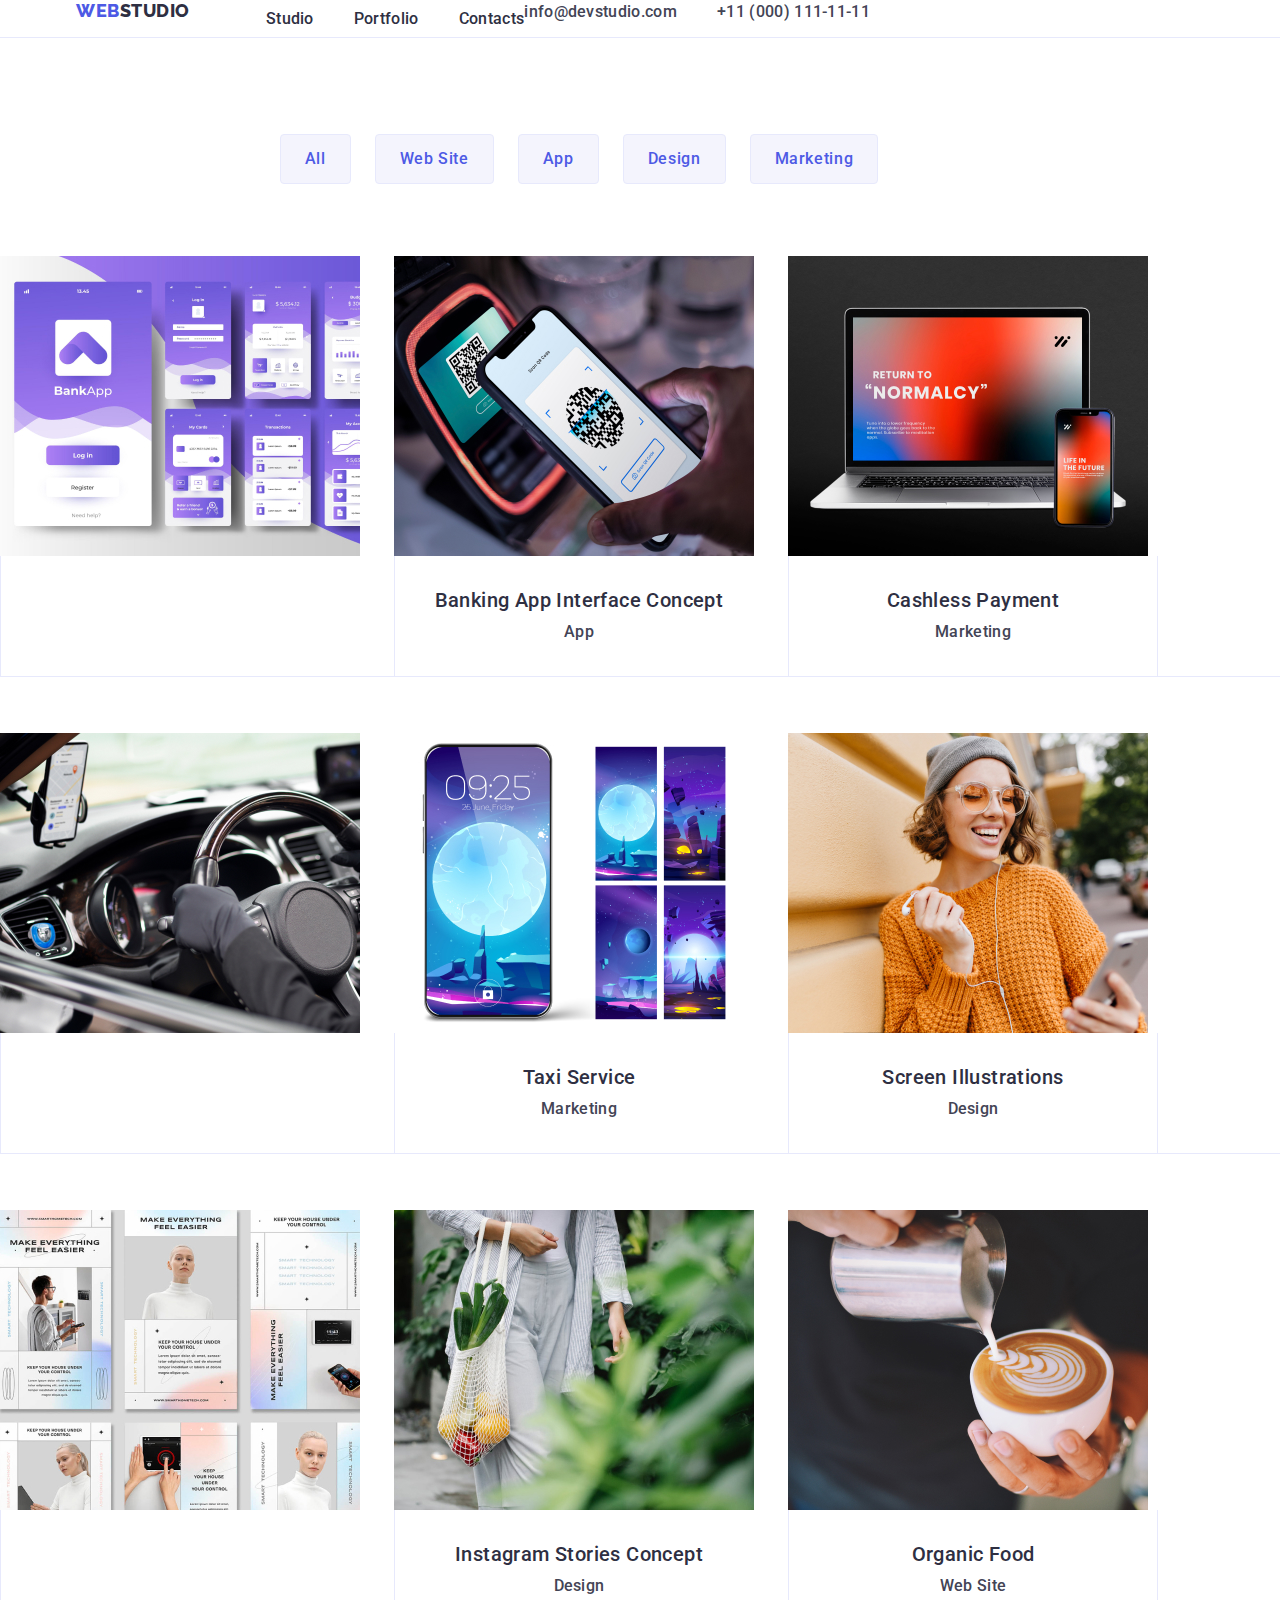
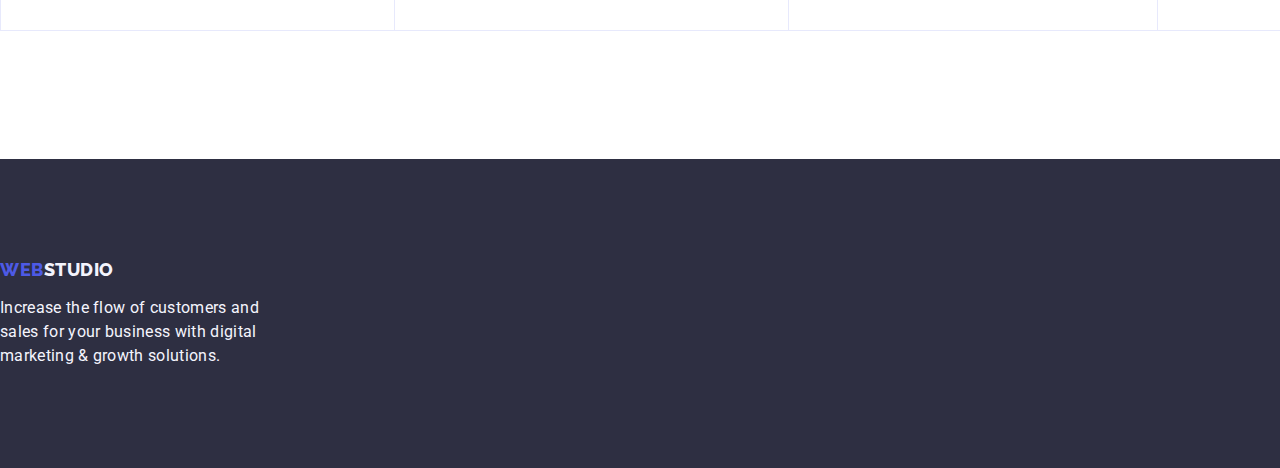
==== portfolio.html @ 145891a7 "files" ====
<!DOCTYPE html>
<html lang="en">
  <head>
    <meta charset="UTF-8">
    <meta name="viewport" content="width=device-width, initial-scale=1.0">

    <link rel="preconnect" href="https://fonts.googleapis.com">
    <link rel="preconnect" href="https://fonts.gstatic.com" crossorigin>
    <link href="https://fonts.googleapis.com/css2?family=Roboto&display=swap" rel="stylesheet">
    <link href="https://fonts.googleapis.com/css2?family=Raleway&display=swap" rel="stylesheet">
    <link rel="stylesheet" href="modern-normalize.min.css">
    <link rel="stylesheet" href="./css/styles.css">
    
    <title>Homework1</title>
  </head>
  <body>
    <header class="port-head">
      <div class="container div">
        <nav class="nav">
        <a href="./index.html" class="logo link">Web<span class="studio-port">Studio</span></a>

        <ul class="list port-menu">
          <li><a href="./index.html" class="first link">Studio</a></li>
          <li><a href="./portfolio.html" class="first link">Portfolio</a></li>
          <li><a href="" class="first link">Contacts</a></li>
        </ul>
      </nav>
      <address class="info">
        <ul class="list address">
          <li><a href="mailto:info@devstudio.com" class="email link">info@devstudio.com</a></li>
          <li><a href="tel:+110001111111" class="email link">+11 (000) 111-11-11</a></li>
        </ul>
      </address>
    </div>
      
    </header>

    <main>
      <section class="port-section">
        <div class="container">
          <h1 class="hidden">Main</h1>
          <ul class="list port-list">
            <li>
              <button type="button" class="btn">All</button>
            </li>
            <li>
              <button type="button" class="btn">Web Site</button>
            </li>
            <li>
              <button type="button" class="btn">App</button>
            </li>
            <li>
              <button type="button" class="btn">Design</button>
            </li>
            <li>
              <button type="button" class="btn">Marketing</button>
            </li>
          </ul>
          <ul class="list port-second-list">
            <li class="port-a">
              <a href="" class="default link">
                <img src="./images/purp-tile.jpg" alt="App Interface" width="360">
                <div class="container port-div">
                  <h2 class="second-section-head">Banking App Interface Concept</h2>
                  <p class="second-section-paragraph">App</p>
                </div>
              </a>
            </li>
            <li class="port-a">
              <a href="" class="default link">
                <img src="./images/qr.jpg" alt="Cashless Payment" width="360">
                <div class="container port-div">
                  <h2 class="second-section-head">Cashless Payment</h2>
                  <p class="second-section-paragraph">Marketing</p>
                </div>
              </a>
            </li>
            <li class="port-a">
              <a href="" class="default link">
                <img src="./images/lt.jpg" alt="Meditation App" width="360">
                <div class="container port-div">
                  <h2 class="second-section-head">Meditation App</h2>
                  <p class="second-section-paragraph">App</p>
                </div>
              </a>
            </li>
            <li class="port-a">
              <a href="" class="default link">
                <img src="./images/drive.jpg" alt="Taxi Service" width="360">
                <div class="container port-div">
                  <h2 class="second-section-head">Taxi Service</h2>
                  <p class="second-section-paragraph">Marketing</p>
                </div>
              </a>
            </li>
            <li class="port-a">
              <a href="" class="default link">
                <img src="./images/pc.jpg" alt="Screen Illustrations" width="360">
                <div class="container port-div">
                  <h2 class="second-section-head">Screen Illustrations</h2>
                  <p class="second-section-paragraph">Design</p>
                </div>
              </a>
            </li>
            <li class="port-a">
              <a href="" class="default link">
                <img src="./images/girl.jpg" alt="Online Courses" width="360">
                <div class="container port-div">
                  <h2 class="second-section-head">Online Courses</h2>
                  <p class="second-section-paragraph">Marketing</p>
                </div>
              </a>
            </li>
            <li class="port-a">
              <a href="" class="default link">
                <img src="./images/tile.jpg" alt="Instagram Stories Concept" width="360">
                <div class="container port-div">
                  <h2 class="second-section-head">Instagram Stories Concept</h2>
                  <p class="second-section-paragraph">Design</p>
                </div>
              </a>
            </li>
            <li class="port-a">
              <a href="" class="default link">
                <img src="./images/gulay.jpg" alt="Organic Food" width="360">
                <div class="container port-div">
                  <h2 class="second-section-head">Organic Food</h2>
                  <p class="second-section-paragraph">Web Site</p>
                </div>
              </a>
            </li>
            <li class="port-a">
              <a href="" class="default link">
                <img src="./images/kape.jpg" alt="Fresh Coffee" width="360">
                <div class="container port-div">
                  <h2 class="second-section-head">Fresh Coffee</h2>
                  <p class="second-section-paragraph">Web Site</p>
                </div>
              </a>
            </li>
          </ul>
        </div>
        
      </section>
    </main>

    <footer class="footer">
      <a href="./index.html" class="logo link">Web<span class="studio">Studio</span></a>
      <p class="footer-paragraph">
        Increase the flow of customers and sales for your business with digital
        marketing & growth solutions.
      </p>
    </footer>
  </body>
</html>
---- css/styles.css ----
* {
    box-sizing: border-box;
    margin: 0;
    padding: 0;
  }

.container{
    width: 1158px;
}

.hidden{
    position: absolute;
    width: 1px;
    height: 1px;
    margin: -1px;
    border: 0;
    padding: 0;
    
    white-space: nowrap;
    clip-path: inset(100%);
    clip: rect(0 0 0 0);
    overflow: hidden;
  }

:root{
    --background: #FFFFFF;
}

body{
    font-family: 'Roboto', sans-serif;
    color: #434455;
    background: #FFFFFF;
}

img{
    display: block;
}

.logo{
    font-family: 'Raleway' , sans-serif;
    font-weight: 800;
    font-size: 18px;
    line-height: 1.17;
    letter-spacing: 0.03em;
    text-transform: uppercase;
    color: #4d5ae5;
    text-decoration: none;
    margin-right: 76px;
    display: inline-block;
    margin-bottom: 16px;
}

span{
    color: #2e2f42;
}

.list{
    list-style: none;
    font-weight: 500;
}

.first{
    font-weight: 500;
    font-size: 16px;
    line-height: 1.5;
    letter-spacing: 0.02em;
    color: #2e2f42;
    text-decoration: none;
    padding: 24px 0;
}

.list .first:focus , .list .first:hover{
    color: #404bbf;
}

.info{
    font-style: normal;
}

.info .email{
    font-size: 16px;
    line-height: 1.5;
    letter-spacing: 0.02em;
    color: #434455;
    text-decoration: none;
}

.info .email:focus , .info .email:hover{
    color: #404bbf;
}

.first-section{
    background-color: #2e2f42;
    padding: 188px 0;
}

.business-title{
    font-size: 56px;
    line-height: 1.07;
    text-align: center;
    letter-spacing: 0.02em;
    color: #ffffff;
    max-width: 496px;
}

.order-button{
    background-color: #4d5ae5;
    font-family: 'Roboto', sans-serif;
    font-weight: 500;
    font-size: 16px;
    line-height: 1.5;
    letter-spacing: 0.04em;
    color: #ffffff;
    cursor: pointer;
    display: block;
    min-width: 169px;
    height: 56px;
    border: none;
    border-radius: 4px;
    cursor: pointer;

}

.order-button:focus , .order-button:hover{
    background-color: #404BBF;
}

.second-section-head{
    font-weight: 500;
    font-size: 20px;
    line-height: 1.2;
    letter-spacing: 0.02em;
    color: #2e2f42;
    margin-bottom: 8px;
    text-align: center;
    margin-bottom: 8px;
}

.second-section-paragraph{
    font-size: 16px;
    line-height: 1.5;
    letter-spacing: 0.02em;
    color: #434455;
    text-align: center;

}

.third-section-head{
    font-size: 36px;
    line-height: 1.11;
    text-align: center;
    letter-spacing: 0.02em;
    text-transform: capitalize;
    color: #2e2f42;
    margin-bottom: 72px;
}

.fourth-section{
    background-color: #F4F4FD;
}

.fourth-section-head{
    font-size: 36px;
    line-height: 1.11;
    text-align: center;
    letter-spacing: 0.02em;
    text-transform: capitalize;
    color: #2e2f42;
    margin-bottom: 72px;
}

.team-bg{
    background-color: #FFFFFF;
    width: calc((100% - 72px) / 4);
    border-radius: 0px 0px 4px 4px;
}

.team{
    display: flex;
    gap: 24px;
}

.footer{
    background-color: #2e2f42;
    padding: 100px 0;
}

.studio{
    color: #f4f4fd;
}

.footer-paragraph{
    line-height: 1.5;
    color: #F4F4FD;
    letter-spacing: 0.02em;
    max-width: 264px;
}

.studio-port{
    color: #2e2f42;
}

.btn{
    font-family: 'Roboto', sans-serif;
    font-weight: 500;
    font-size: 16px;
    line-height: 1.5;
    letter-spacing: 0.04em;
    color: #4d5ae5;
    background-color: #F4F4FD;
    padding: 12px 24px;
    border: 1px solid #e7e9fc;
    border-radius: 4px;

}

.btn:focus , .btn:hover{
    color: #FFFFFF;
    background-color: #404BBF;
    cursor: pointer;
    border: 1px solid transparent;
}

.default{
    text-decoration: none;
}

.head{
    border-bottom: 1px solid #e7e9fc;
}

.nav-bar{
    display: flex;
    margin: 0 auto;
    padding: 0 15px;
}

.logo-menu{
    display: flex;
    align-items: center;
}

.menu{
    display: flex;
    gap: 40px;
}

.address{
    display: flex;
    gap: 40px;
}

.offers{
    gap: 24px;
    display: flex;
}

.bullets{
    width: calc((100% - 72px) / 4);
}

.first-section{
    padding: 188px 0;
}

.second-section{
    padding: 120px 0;
}

.third-section{
    padding-bottom: 120px;
}

.images{
    display: flex;
    gap: 24px;
}

.image-bullets{
    width: calc((100% - 48px) / 3);
}

.img-radius{
    border-radius: (0px 0px 4px 4px);
}

.fourth-section{
    padding: 120px 0;
}

.name-title{
    padding: 32px 0;
}

/* portfolio css hw-3 */

.port-head{
    border-bottom: 1px solid #e7e9fc;
}

.div{
    display: flex;
    width: 1158px;
    margin: 0 auto;
    padding: 0 15px;
}

.nav{
    display: flex;
    align-items: center;
}

.port-menu{
    display: flex;
    gap: 40px;
}

.port-section{
    padding-top: 96px;
    padding-bottom: 120px;
}

.port-list{
    display: flex;
    justify-content: center;
    gap: 24px;
    margin-bottom: 72px;
}

.port-second-list{
    display: flex;
    flex-wrap: wrap;
    column-gap: 24px;
    row-gap: 48px;
}

.port-a{
    width: calc((100% - 48px) / 3);
}

.port-div{
    padding: 32px 16px;
    border: 1px solid #e7e9fc;
    border-top: none;
    margin-bottom: 8px;
}
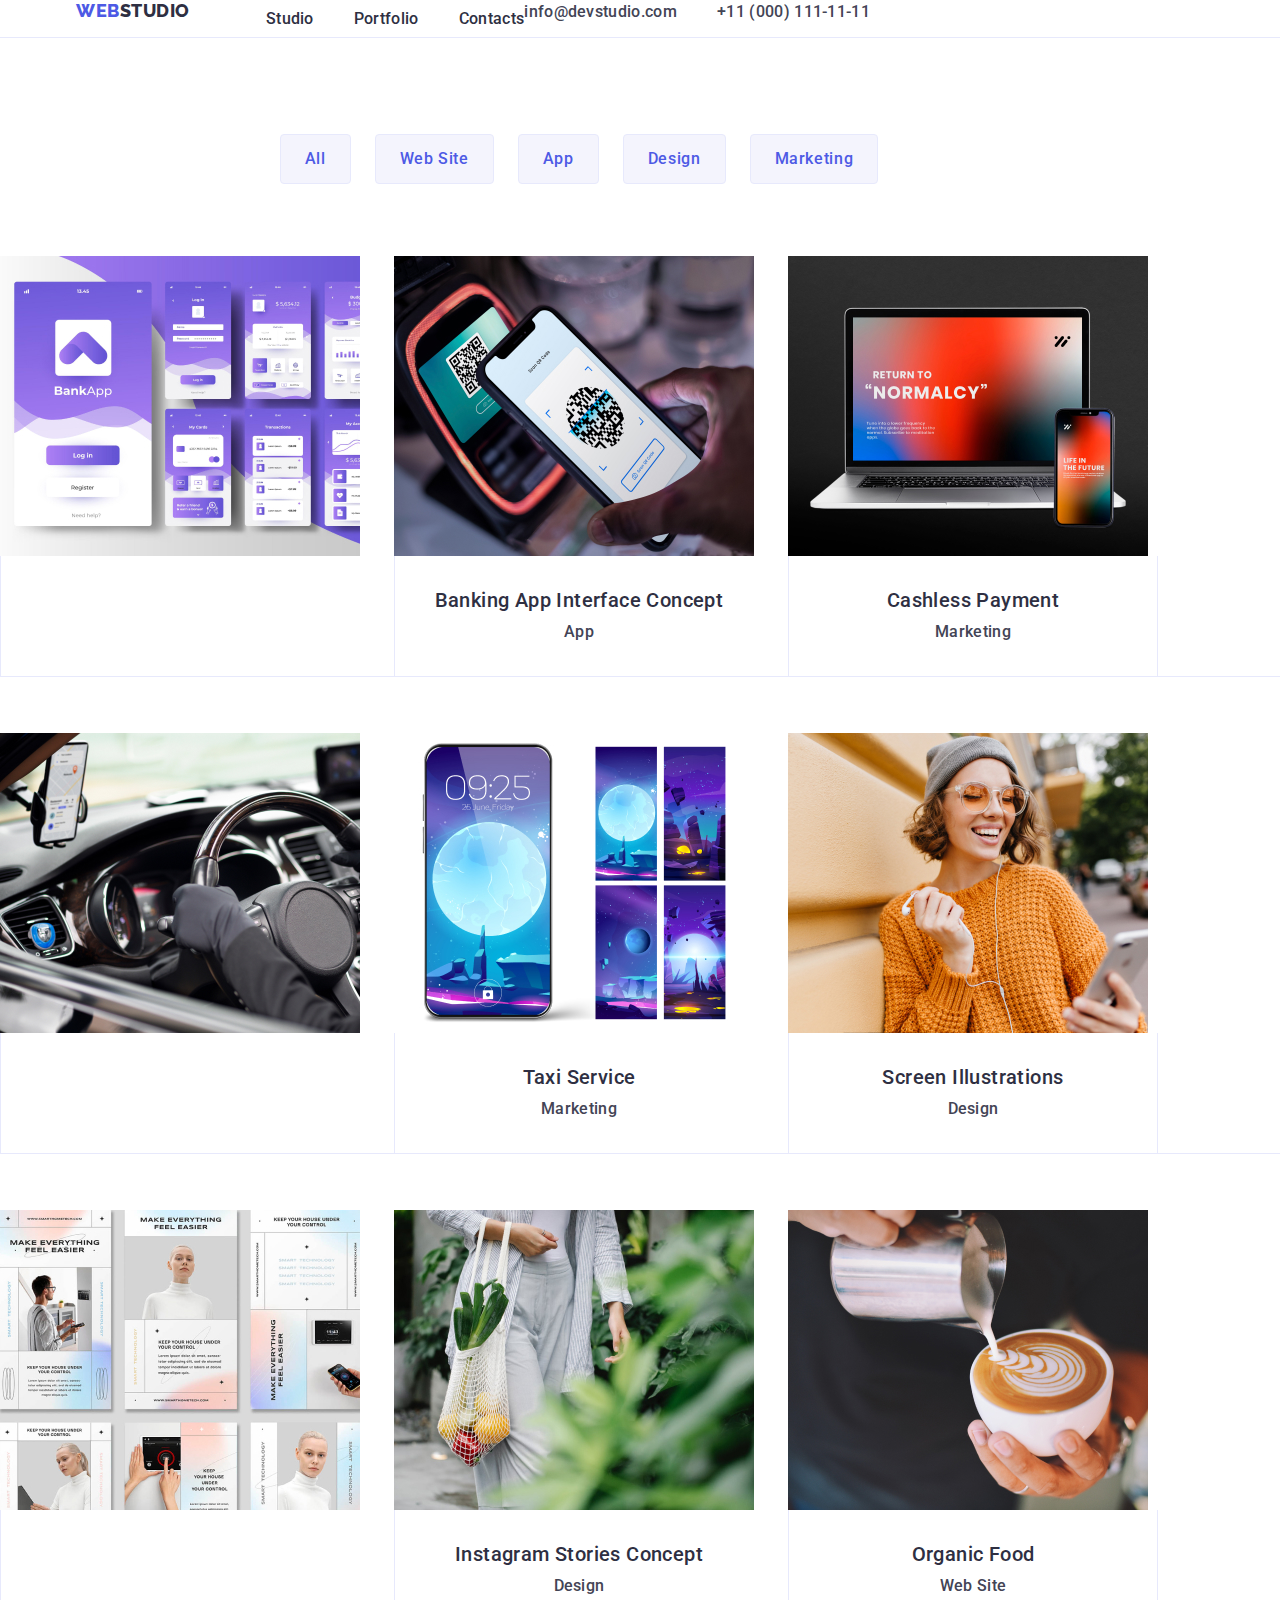
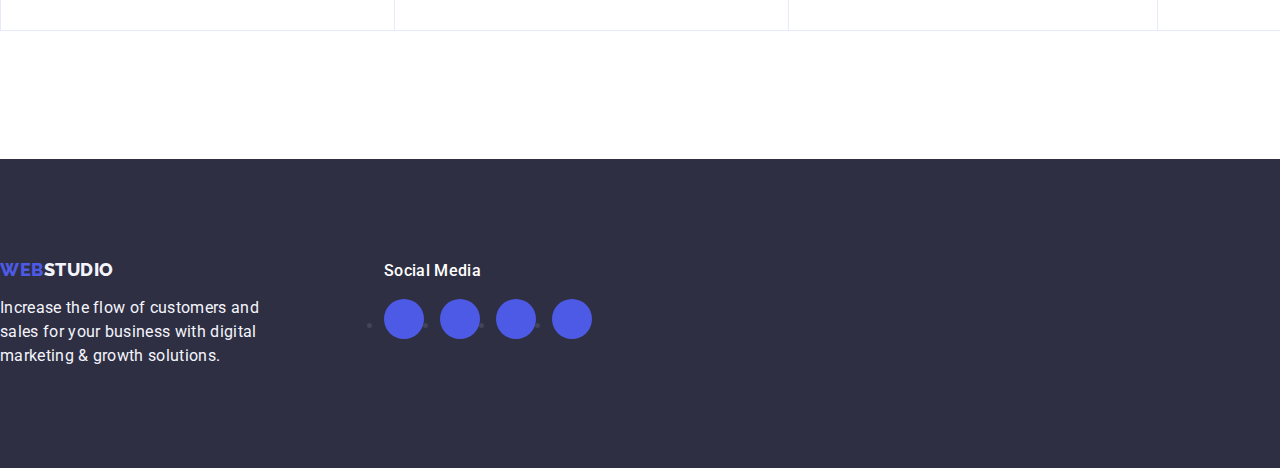
==== commit 363fa0c7: "test" ====
--- a/portfolio.html
+++ b/portfolio.html
@@ -145,11 +145,25 @@
     </main>
 
     <footer class="footer">
-      <a href="./index.html" class="logo link">Web<span class="studio">Studio</span></a>
-      <p class="footer-paragraph">
-        Increase the flow of customers and sales for your business with digital
-        marketing & growth solutions.
-      </p>
+      <div class="container footer-content">
+        <div class="foot-logo-par">
+          <a href="./index.html" class="logo link">Web<span class="studio">Studio</span></a>
+          <p class="footer-paragraph">
+            Increase the flow of customers and sales for your business with digital
+            marketing & growth solutions.
+          </p>
+        </div>
+        <div>
+          <p class="footer-par-sm">Social Media</p>
+          <ul class="footer-icon-sm">
+            <li class="footer-item-sm"><a href="" class="footer-link-sm"><svg width="24" height="24" class="footer-svg-sm"><use href="./images/icons.svg#footericons"></svg></a></li>
+            <li class="footer-item-sm"><a href="" class="footer-link-sm"><svg width="24" height="24" class="footer-svg-sm"><use href="./images/icons.svg#footericons"></svg></a></li>
+            <li class="footer-item-sm"><a href="" class="footer-link-sm"><svg width="24" height="24" class="footer-svg-sm"><use href="./images/icons.svg#footericons"></svg></a></li>
+            <li class="footer-item-sm"><a href="" class="footer-link-sm"><svg width="24" height="24" class="footer-svg-sm"><use href="./images/icons.svg#footericons"></svg></a></li>
+          </ul>
+        </div>
+      </div>
+      
     </footer>
   </body>
 </html>
--- a/css/styles.css
+++ b/css/styles.css
@@ -24,6 +24,9 @@
 
 :root{
     --background: #FFFFFF;
+    --fillers: #f4f4fd;
+    --color: #8e8f99;
+    --footer-bg: #4d5ae5;
 }
 
 body{
@@ -92,6 +95,11 @@
 .first-section{
     background-color: #2e2f42;
     padding: 188px 0;
+    background-image:  linear-gradient(rgba(46, 47, 66, 0.7), rgba(46, 47, 66, 0.7)), url(../images/people-office1.jpg);
+    max-width: 1440px;
+    background-repeat: no-repeat;
+    background-position: center;
+    background-size: cover;
 }
 
 .business-title{
@@ -173,6 +181,7 @@
     background-color: #FFFFFF;
     width: calc((100% - 72px) / 4);
     border-radius: 0px 0px 4px 4px;
+    box-shadow: 0px 1px 6px rgba(46, 47, 66, 0.08), 0px 1px 1px rgba(46, 47, 66, 0.16), 0px 2px 1px rgba(46, 47, 66, 0.08);
 }
 
 .team{
@@ -194,6 +203,52 @@
     color: #F4F4FD;
     letter-spacing: 0.02em;
     max-width: 264px;
+}
+
+.footer-content{
+    display: flex;
+    align-items: baseline;
+}
+
+.foot-logo-par{
+    margin-right: 120px;
+}
+
+.footer-par-sm{
+    font-weight: 500;
+    font-size: 16px;
+    line-height: 1.5;
+    letter-spacing: 0.02em;
+    color: var(--background);
+    margin-bottom: 16px;
+}
+
+.footer-icon-sm{
+    display: flex;
+    gap: 16px;
+}
+
+.footer-item-sm{
+    width: 40px;
+    height: 40px;
+}
+
+.footer-link-sm{
+    width: 100%;
+    height: 100%;
+    background-color: var(--footer-bg);
+    border-radius: 50%;
+    display: flex;
+    align-items: center;
+    justify-content: center;
+}
+
+.footer-link-sm:hover , .footer-link-sm:focus{
+    background-color: #31d0aa;
+}
+
+.footer-svg-sm{
+    fill: var(--fillers);
 }
 
 .studio-port{
@@ -227,6 +282,7 @@
 
 .head{
     border-bottom: 1px solid #e7e9fc;
+    box-shadow: 0px 2px 1px rgba(46, 47, 66, 0.08), 0px 1px 1px 0px rgba(46, 47, 66, 0.16), 0px 1px 6px rgba(46, 47, 66, 0.08);
 }
 
 .nav-bar{
@@ -286,6 +342,43 @@
 
 .fourth-section{
     padding: 120px 0;
+}
+
+.fifth-section{
+    padding: 120px 0 120px;
+}
+
+.cus-head{
+    font-size: 36px;
+    line-height: 1.11;
+    color: #2e2f42;
+    margin-bottom: 72px;
+}
+
+.cus-list{
+    display: flex;
+    gap: 24px;
+}
+
+.cus-item{
+    width: calc((100% - 120px) / 6);
+    height: 88px;
+}
+
+.cus-link{
+    width: 100%;
+    height: 100%;
+    border: 1px solid #8e8f99;
+    border-radius: 4px;
+    display: flex;
+    align-items: center;
+    justify-content: center;
+    color: var(--color);
+}
+
+.cus-link:hover , .cus-link:focus{
+    border-color: #404bbf;
+    color: #404bbf;
 }
 
 .name-title{
@@ -343,4 +436,52 @@
     border: 1px solid #e7e9fc;
     border-top: none;
     margin-bottom: 8px;
-}+}
+
+/* icon css */
+
+.icon-container{
+    display: flex;
+    align-items: center;
+    justify-content: center;
+    height: 112px;
+    background-color: #f4f4fd;
+    border-radius: 4px;
+    margin-bottom: 8px;
+}
+
+.cus-icon{
+    fill: currentColor;
+}
+
+/* social media css */
+
+.soc-med{
+    display: flex;
+    justify-content: center;
+    gap: 24px;
+}
+
+.soc-med-css{
+    width: 40px;
+    height: 40px;
+}
+
+.soc-med-links{
+    width: 100%;
+    height: 100%;
+    background-color: #4d5ae5;
+    border-radius: 50%;
+    display: flex;
+    align-items: center;
+    justify-content: center;
+}
+
+.soc-med-links:hover , .soc-med-links:focus{
+    background-color: #404bbf ;
+}
+
+.icon-soc-med{
+    fill: var(--fillers);
+}
+
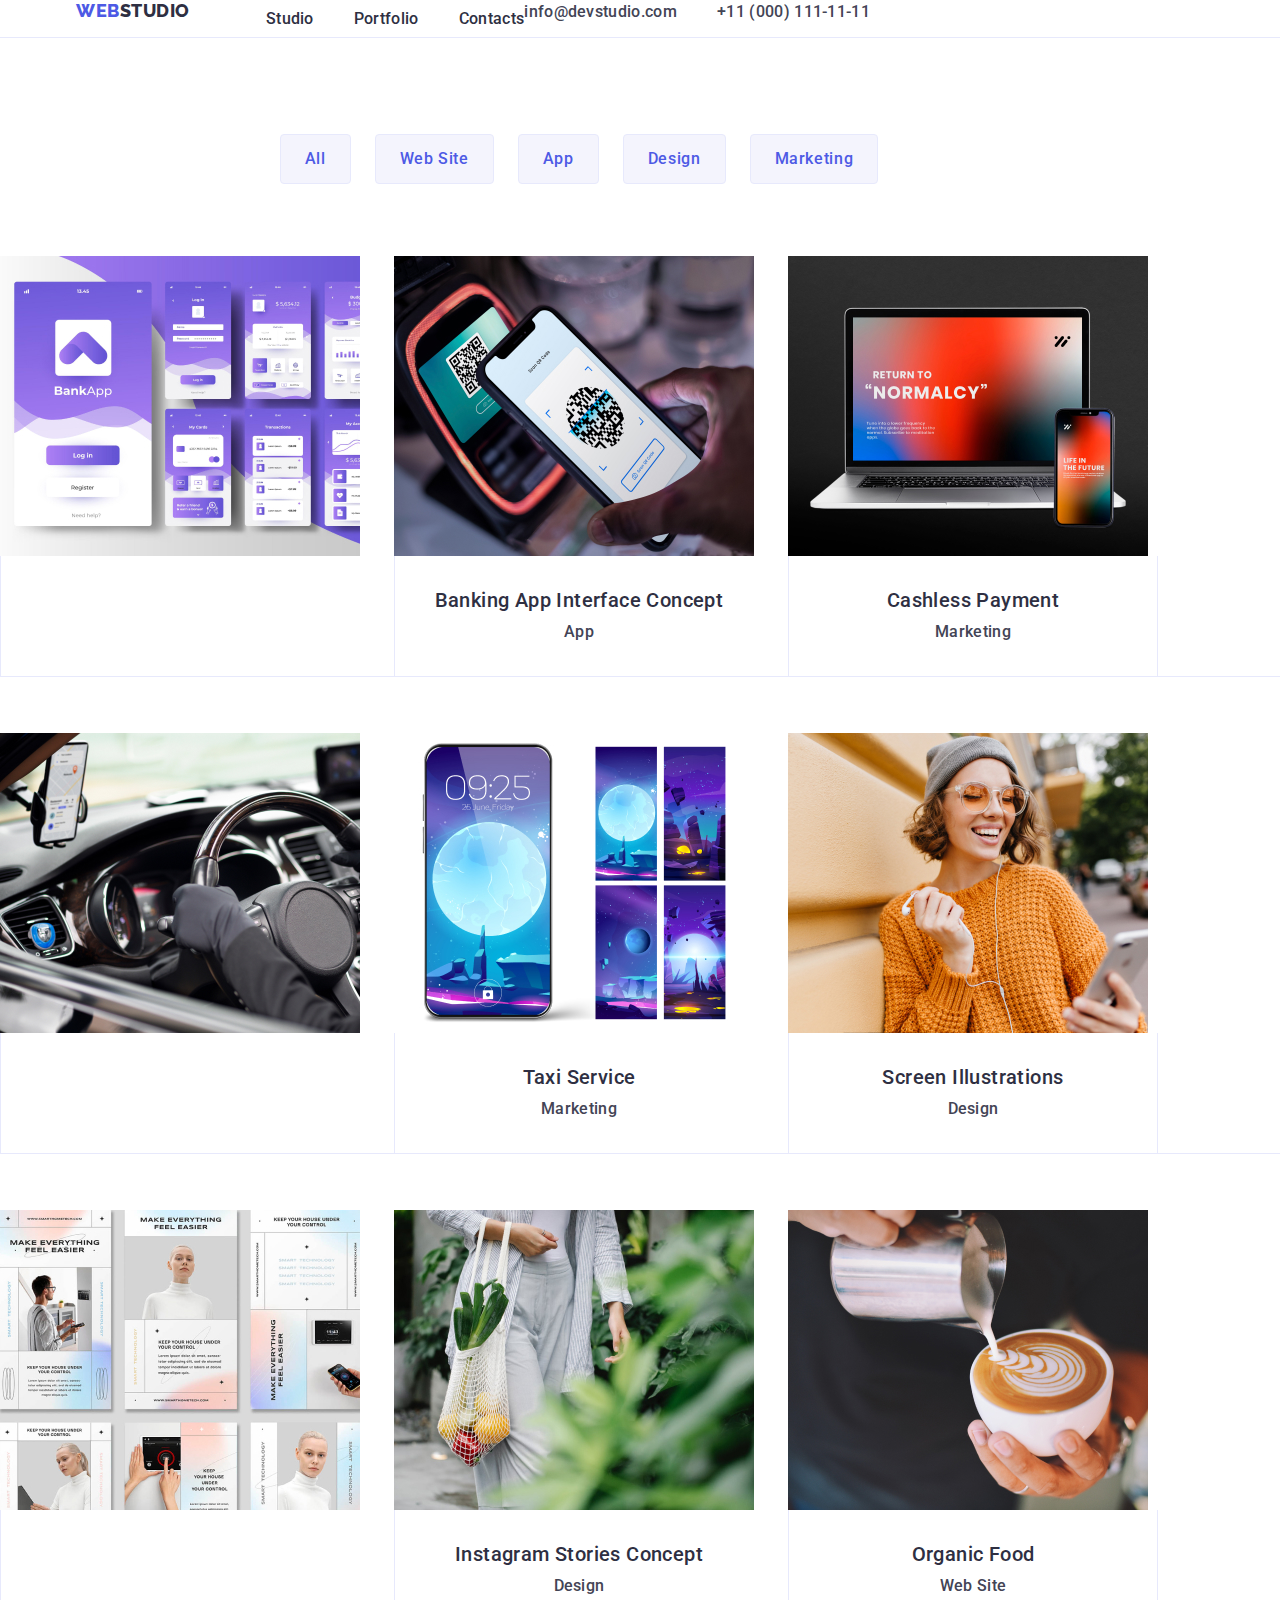
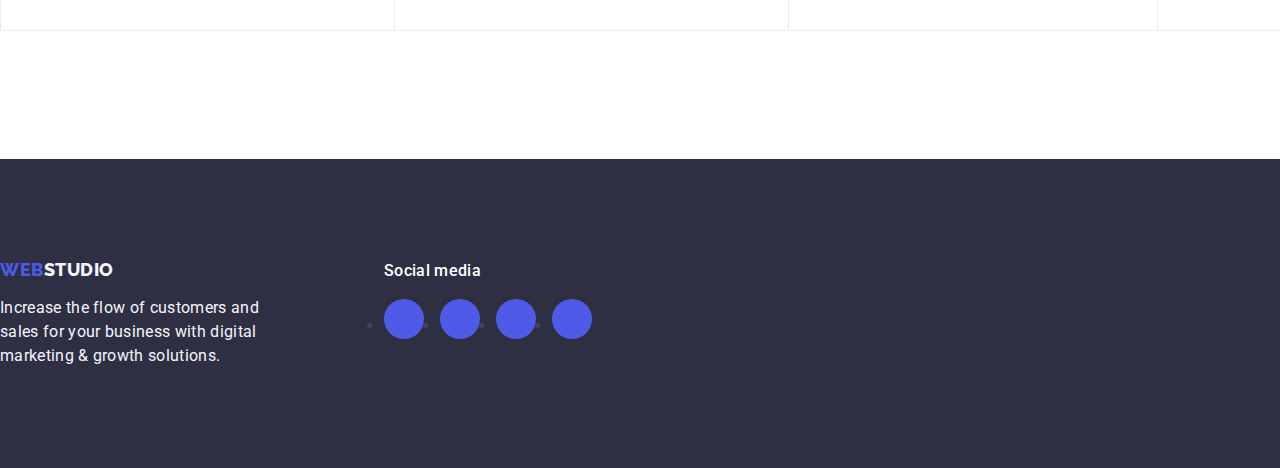
==== commit 4659ab72: "final boy ukinam" ====
--- a/portfolio.html
+++ b/portfolio.html
@@ -154,12 +154,12 @@
           </p>
         </div>
         <div>
-          <p class="footer-par-sm">Social Media</p>
+          <p class="footer-par-sm">Social media</p>
           <ul class="footer-icon-sm">
-            <li class="footer-item-sm"><a href="" class="footer-link-sm"><svg width="24" height="24" class="footer-svg-sm"><use href="./images/icons.svg#footericons"></svg></a></li>
-            <li class="footer-item-sm"><a href="" class="footer-link-sm"><svg width="24" height="24" class="footer-svg-sm"><use href="./images/icons.svg#footericons"></svg></a></li>
-            <li class="footer-item-sm"><a href="" class="footer-link-sm"><svg width="24" height="24" class="footer-svg-sm"><use href="./images/icons.svg#footericons"></svg></a></li>
-            <li class="footer-item-sm"><a href="" class="footer-link-sm"><svg width="24" height="24" class="footer-svg-sm"><use href="./images/icons.svg#footericons"></svg></a></li>
+            <li class="footer-item-sm"><a href="" class="footer-link-sm"><svg width="24" height="24" class="footer-svg-sm"><use href="./images/icons.svg#footericons"/></svg></a></li>
+            <li class="footer-item-sm"><a href="" class="footer-link-sm"><svg width="24" height="24" class="footer-svg-sm"><use href="./images/icons.svg#footericons"/></svg></a></li>
+            <li class="footer-item-sm"><a href="" class="footer-link-sm"><svg width="24" height="24" class="footer-svg-sm"><use href="./images/icons.svg#footericons"/></svg></a></li>
+            <li class="footer-item-sm"><a href="" class="footer-link-sm"><svg width="24" height="24" class="footer-svg-sm"><use href="./images/icons.svg#footericons"/></svg></a></li>
           </ul>
         </div>
       </div>
--- a/css/styles.css
+++ b/css/styles.css
@@ -274,10 +274,16 @@
     background-color: #404BBF;
     cursor: pointer;
     border: 1px solid transparent;
+    box-shadow: 0px 3px 1px rgba(0, 0, 0, 0.1), 0px 2px 1px rgba(0, 0, 0, 0.08), 0px 2px 2px rgba(0, 0, 0, 0.12);
 }
 
 .default{
     text-decoration: none;
+    display: block;
+}
+
+.default:hover , .default:focus{
+    box-shadow: 0px 1px 6px rgba(46, 47, 66, 0.08), 0px 1px 1px rgba(46, 47, 66, 0.16), 0px 2px 1px rgba(46, 47, 66, 0.08);
 }
 
 .head{
